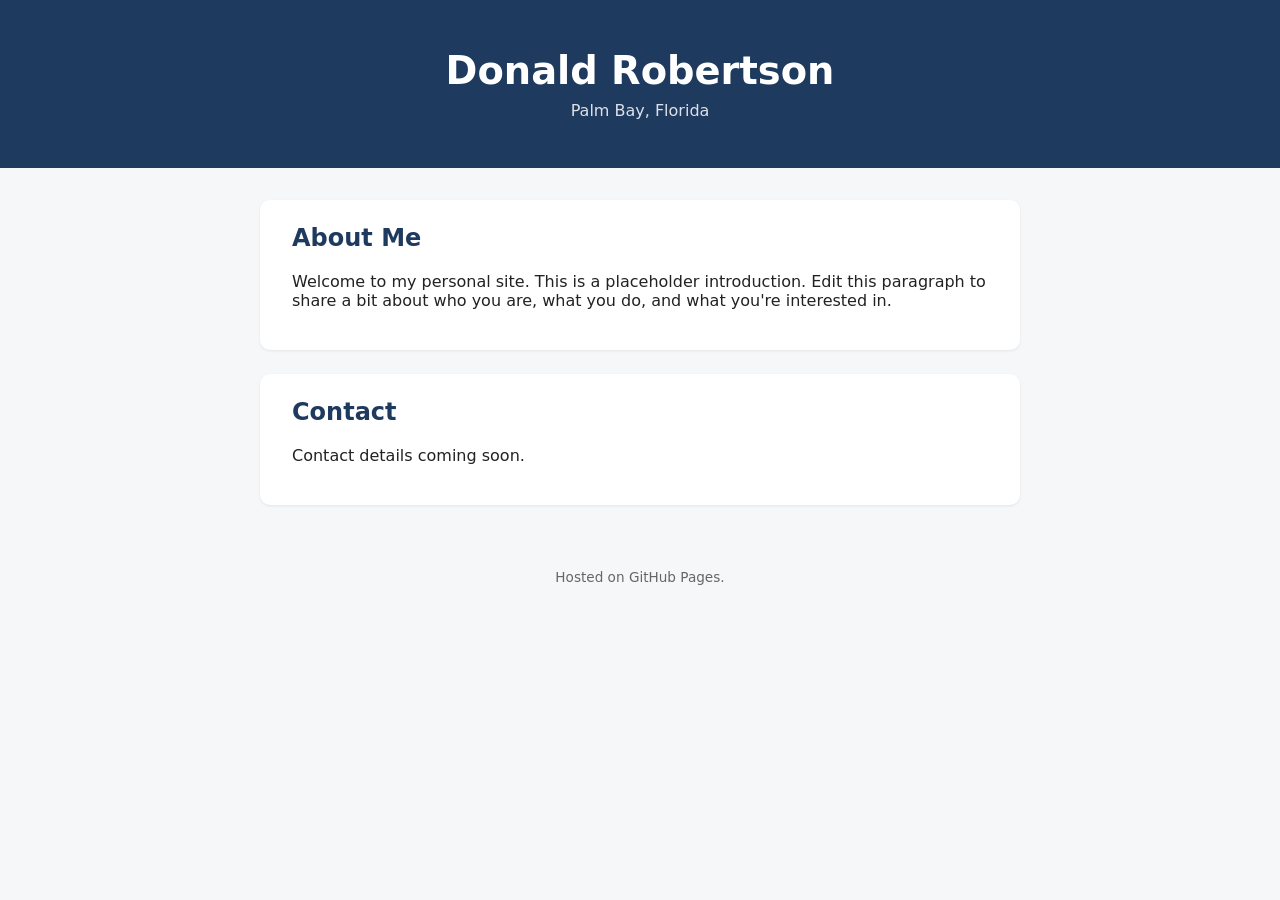
==== index.html @ a6ef1389 "Add homepage" ====
<!DOCTYPE html>
<html lang="en">
<head>
<meta charset="UTF-8">
<meta name="viewport" content="width=device-width, initial-scale=1.0">
<title>Donald Robertson</title>
<style>
body{font-family:system-ui,-apple-system,Segoe UI,Roboto,sans-serif;margin:0;background:#f6f7f9;color:#222}
header{background:#1f3a5f;color:#fff;padding:3rem 1.5rem;text-align:center}
header h1{margin:0;font-size:2.4rem}
header p{margin:.5rem 0 0;opacity:.85}
main{max-width:760px;margin:2rem auto;padding:0 1.5rem}
section{background:#fff;border-radius:10px;padding:1.5rem 2rem;margin-bottom:1.5rem;box-shadow:0 1px 3px rgba(0,0,0,.08)}
h2{margin-top:0;color:#1f3a5f}
footer{text-align:center;font-size:.85rem;color:#666;padding:2rem 1rem}
</style>
</head>
<body>
<header>
<h1>Donald Robertson</h1>
<p>Palm Bay, Florida</p>
</header>
<main>
<section>
<h2>About Me</h2>
<p>Welcome to my personal site. This is a placeholder introduction. Edit this paragraph to share a bit about who you are, what you do, and what you're interested in.</p>
</section>
<section>
<h2>Contact</h2>
<p>Contact details coming soon.</p>
</section>
</main>
<footer>Hosted on GitHub Pages.</footer>
</body>
</html>
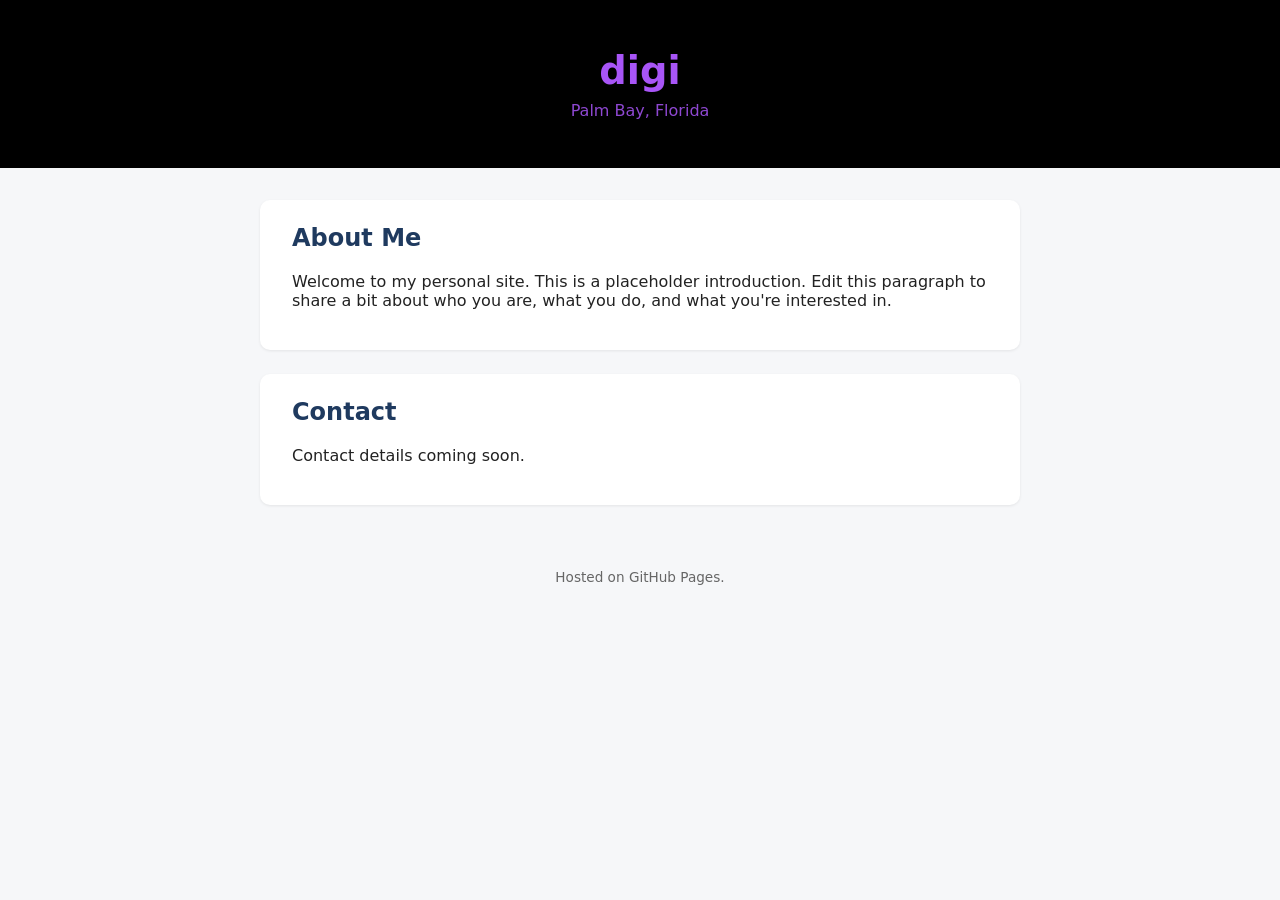
==== commit fb5ad71f: "Header: digi, black background, purple text" ====
--- a/index.html
+++ b/index.html
@@ -6,7 +6,7 @@
 <title>Donald Robertson</title>
 <style>
 body{font-family:system-ui,-apple-system,Segoe UI,Roboto,sans-serif;margin:0;background:#f6f7f9;color:#222}
-header{background:#1f3a5f;color:#fff;padding:3rem 1.5rem;text-align:center}
+header{background:#000;color:#a855f7;padding:3rem 1.5rem;text-align:center}
 header h1{margin:0;font-size:2.4rem}
 header p{margin:.5rem 0 0;opacity:.85}
 main{max-width:760px;margin:2rem auto;padding:0 1.5rem}
@@ -17,7 +17,7 @@
 </head>
 <body>
 <header>
-<h1>Donald Robertson</h1>
+<h1>digi</h1>
 <p>Palm Bay, Florida</p>
 </header>
 <main>
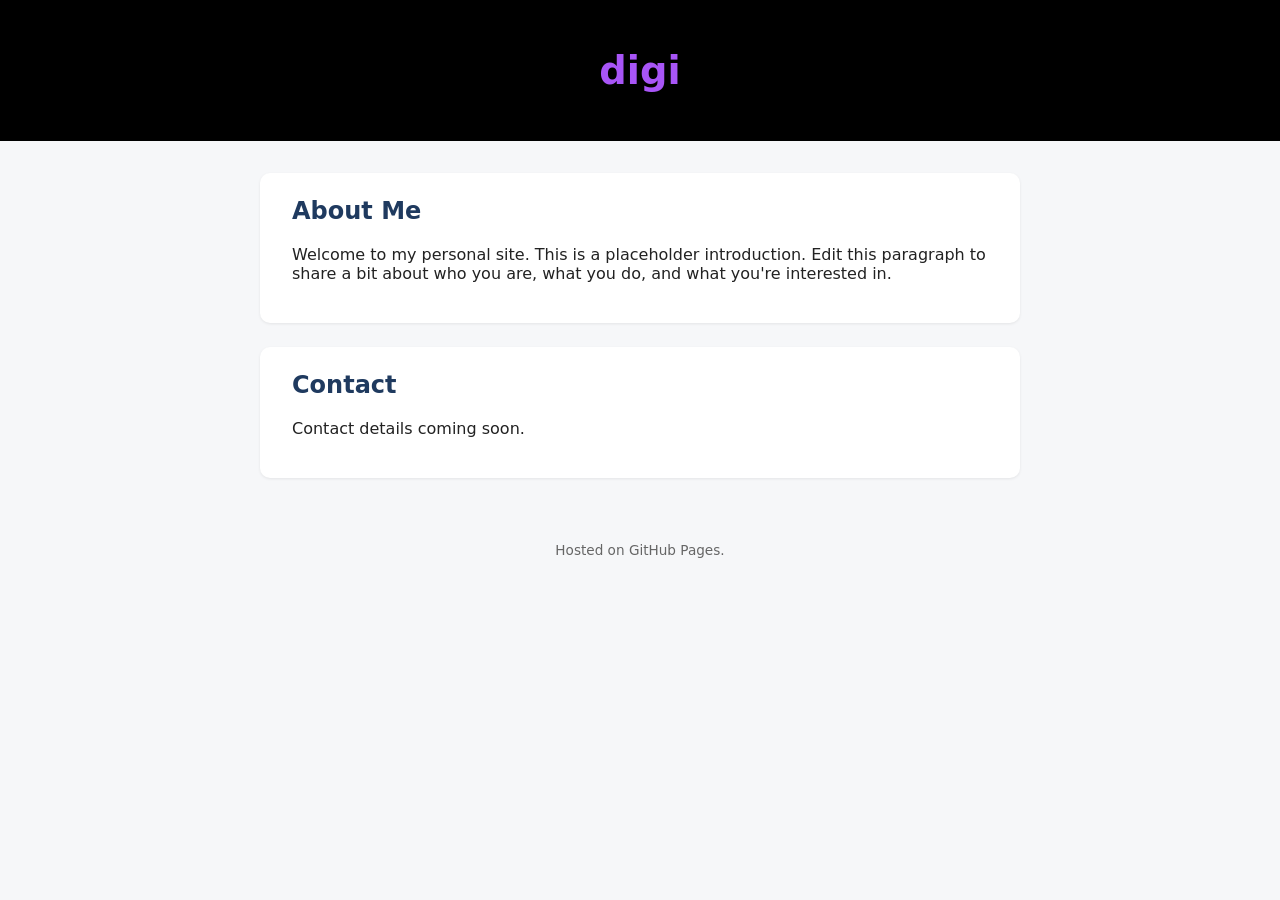
==== commit 8f239c1c: "Remove location from header" ====
--- a/index.html
+++ b/index.html
@@ -3,7 +3,7 @@
 <head>
 <meta charset="UTF-8">
 <meta name="viewport" content="width=device-width, initial-scale=1.0">
-<title>Donald Robertson</title>
+<title>digi</title>
 <style>
 body{font-family:system-ui,-apple-system,Segoe UI,Roboto,sans-serif;margin:0;background:#f6f7f9;color:#222}
 header{background:#000;color:#a855f7;padding:3rem 1.5rem;text-align:center}
@@ -18,7 +18,6 @@
 <body>
 <header>
 <h1>digi</h1>
-<p>Palm Bay, Florida</p>
 </header>
 <main>
 <section>
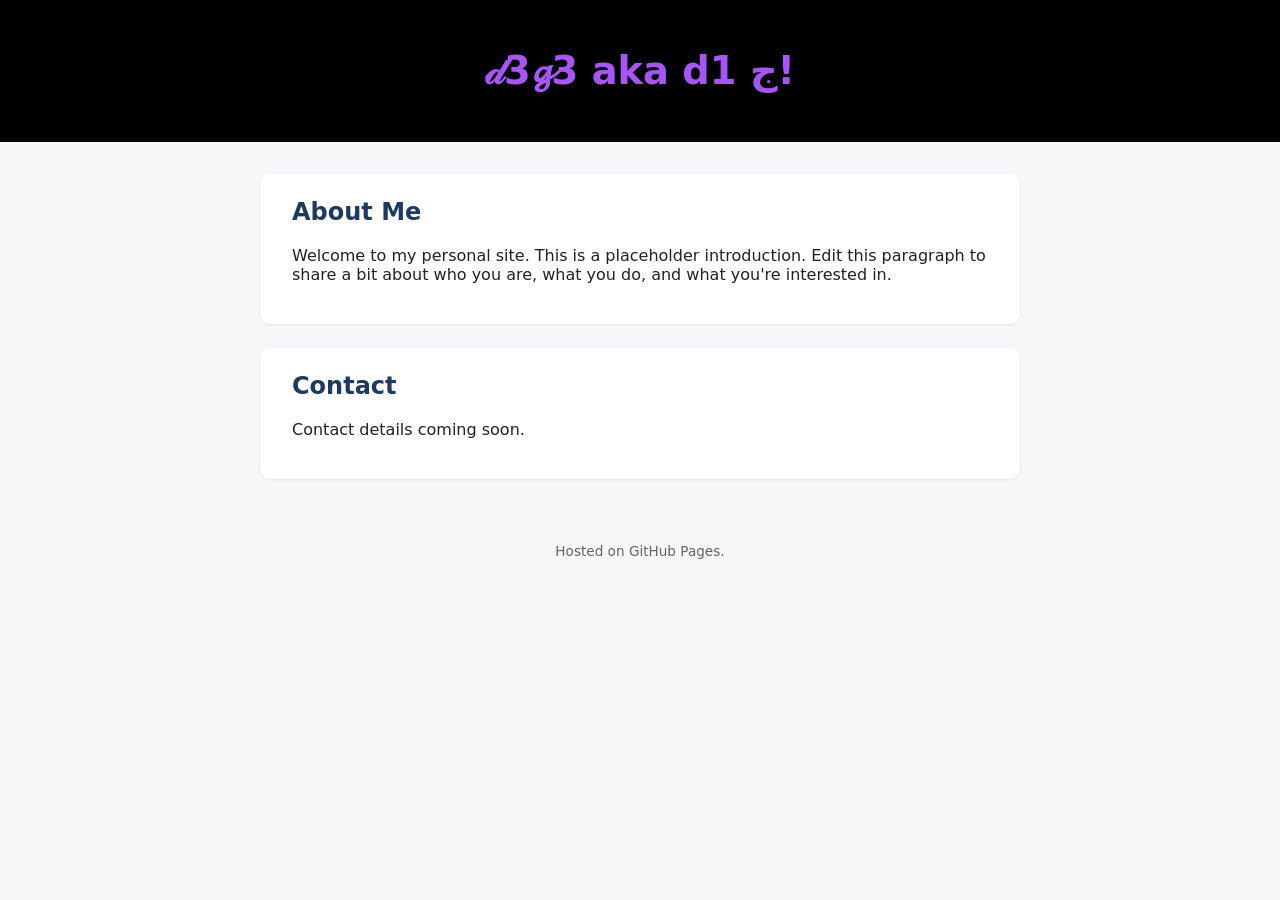
==== commit a9c2faa7: "Header: new name" ====
--- a/index.html
+++ b/index.html
@@ -17,7 +17,7 @@
 </head>
 <body>
 <header>
-<h1>digi</h1>
+<h1>𝒹𝟯𝓰𝟯 aka d1 ج!</h1>
 </header>
 <main>
 <section>
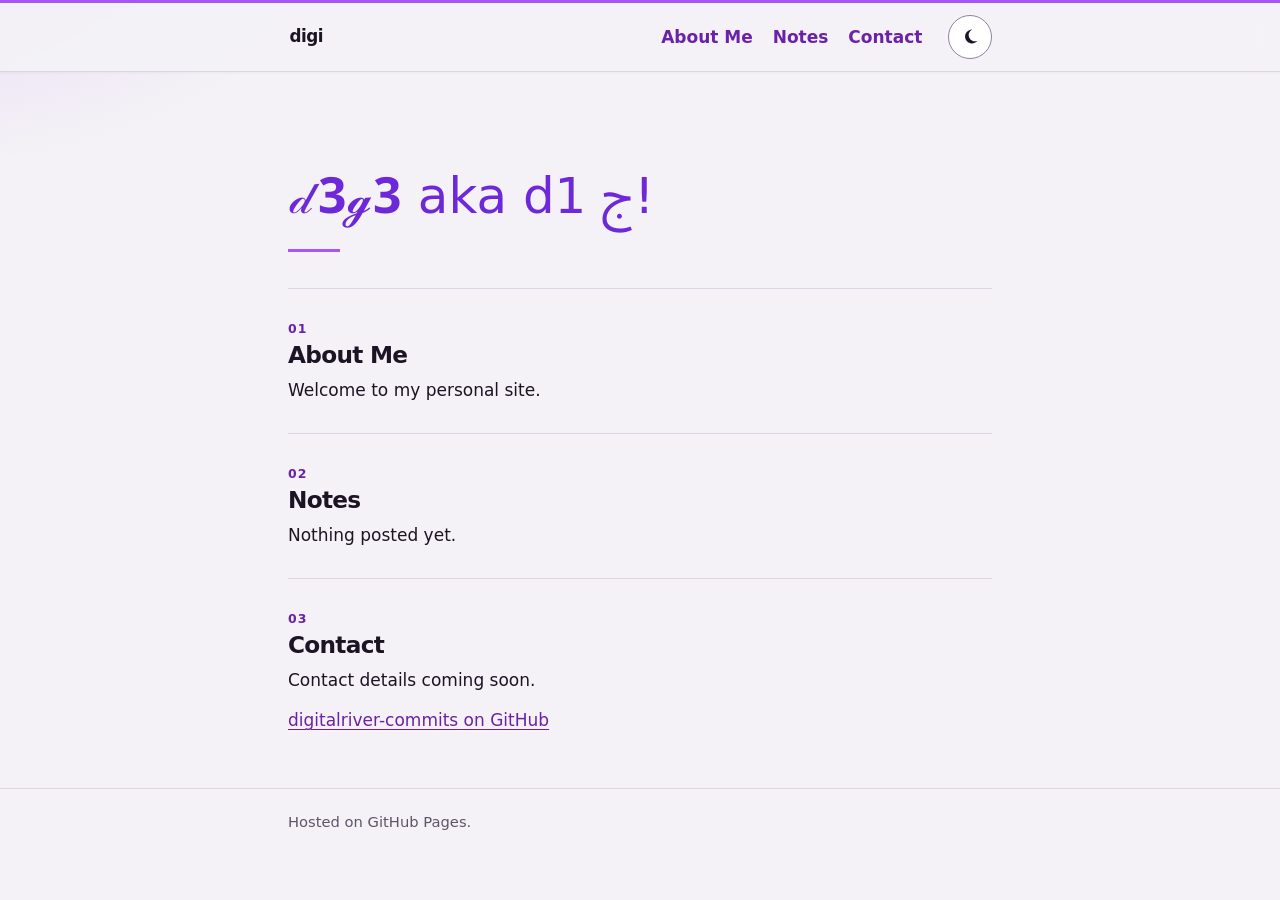
==== commit a3a9fe52: "Refresh the personal site for GitHub Pages Keep the published name, welcome line, and contact note, " ====
--- a/index.html
+++ b/index.html
@@ -2,33 +2,159 @@
 <html lang="en">
 <head>
 <meta charset="UTF-8">
-<meta name="viewport" content="width=device-width, initial-scale=1.0">
+<meta name="viewport" content="width=device-width, initial-scale=1">
 <title>digi</title>
-<style>
-body{font-family:system-ui,-apple-system,Segoe UI,Roboto,sans-serif;margin:0;background:#f6f7f9;color:#222}
-header{background:#000;color:#a855f7;padding:3rem 1.5rem;text-align:center}
-header h1{margin:0;font-size:2.4rem}
-header p{margin:.5rem 0 0;opacity:.85}
-main{max-width:760px;margin:2rem auto;padding:0 1.5rem}
-section{background:#fff;border-radius:10px;padding:1.5rem 2rem;margin-bottom:1.5rem;box-shadow:0 1px 3px rgba(0,0,0,.08)}
-h2{margin-top:0;color:#1f3a5f}
-footer{text-align:center;font-size:.85rem;color:#666;padding:2rem 1rem}
-</style>
+<meta name="description" content="Personal site of digi.">
+<meta name="author" content="digi">
+<meta name="color-scheme" content="light dark">
+<meta name="theme-color" content="#f4f2f6">
+<link rel="canonical" href="https://digitalriver-commits.github.io/">
+<meta property="og:title" content="digi">
+<meta property="og:description" content="Personal site of digi.">
+<meta property="og:type" content="website">
+<meta property="og:url" content="https://digitalriver-commits.github.io/">
+<meta property="og:image" content="https://digitalriver-commits.github.io/assets/og.png">
+<meta property="og:image:width" content="1200">
+<meta property="og:image:height" content="630">
+<meta property="og:image:alt" content="digi. Personal site.">
+<meta property="og:locale" content="en_US">
+<meta name="twitter:card" content="summary_large_image">
+<meta name="twitter:title" content="digi">
+<meta name="twitter:description" content="Personal site of digi.">
+<meta name="twitter:image" content="https://digitalriver-commits.github.io/assets/og.png">
+<meta name="twitter:image:alt" content="digi. Personal site.">
+<link rel="icon" href="/favicon.svg" type="image/svg+xml">
+<link rel="icon" href="/favicon.ico" sizes="any">
+<link rel="icon" href="/assets/icon-32.png" type="image/png" sizes="32x32">
+<link rel="apple-touch-icon" href="/assets/apple-touch-icon.png">
+<link rel="preload" href="/assets/fonts/name-math.woff2" as="font" type="font/woff2" crossorigin>
+<link rel="preload" href="/assets/fonts/name-ar.woff2" as="font" type="font/woff2" crossorigin>
+<link rel="stylesheet" href="/styles.css">
+<meta http-equiv="Content-Security-Policy" content="default-src 'none'; img-src 'self'; style-src 'self'; font-src 'self'; script-src 'self' 'unsafe-inline'; base-uri 'none'; form-action 'none'; frame-ancestors 'none'">
+<script type="application/ld+json">
+{
+  "@context": "https://schema.org",
+  "@type": "WebSite",
+  "name": "digi",
+  "url": "https://digitalriver-commits.github.io/",
+  "description": "Personal site of digi."
+}
+</script>
+<script>
+document.documentElement.classList.add("js");
+(function () {
+  try {
+    var params = new URLSearchParams(location.search);
+    var query = params.get("theme");
+    var stored = localStorage.getItem("theme");
+    var theme = query === "light" || query === "dark" ? query : stored;
+    if (theme === "light" || theme === "dark") {
+      document.documentElement.setAttribute("data-theme", theme);
+    }
+    var resolved = theme === "light" || theme === "dark"
+      ? theme
+      : (window.matchMedia("(prefers-color-scheme: dark)").matches ? "dark" : "light");
+    var meta = document.querySelector('meta[name="theme-color"]');
+    if (meta) meta.setAttribute("content", resolved === "dark" ? "#0e0c11" : "#f4f2f6");
+  } catch (e) {}
+})();
+</script>
+<script src="/theme.js" defer></script>
 </head>
 <body>
-<header>
-<h1>𝒹𝟯𝓰𝟯 aka d1 ج!</h1>
+<!--
+  Content notes for Donald. Nothing in these comments is shown on the page.
+  Visible copy is only what was already published, plus the public GitHub
+  profile that hosts this site. Do not add a street address or phone number.
+
+  1. About Me — "Welcome to my personal site." is the only introduction on
+     the page. Replace it with a few sentences in your own words: who you
+     are, what you do, and what you're interested in. Background given for
+     this refresh, and intentionally not published: field technician /
+     systems integrator. No employer or credential is in the repo, so none
+     was added. Say what, if anything, you want public.
+
+  2. Location — "Palm Bay, Florida" was removed from the header on purpose.
+     Add the city back only if you want it shown, and say where it should sit.
+
+  3. Interests — confirm whether to mention A/V, home automation, networking,
+     and Raspberry Pi. A sentence for each is enough. Say which to leave off.
+
+  4. Notes — this section is an empty shelf. Nothing in the repo describes a
+     project or write-up, so none is listed. Send titles, a sentence each,
+     and links if you want them here.
+
+  5. Name — the heading is the stylized name you set, and the document title
+     is "digi". An earlier title was "Donald Robertson". Say if that name
+     should appear in the title, the heading, or the about text.
+
+  6. Contact — "Contact details coming soon." is unchanged. The public GitHub
+     profile is linked. Say if the email on your commits
+     (donaldrobertson321@gmail.com) should be listed, or send a different
+     address. Do not send a phone number unless you want it on this page.
+-->
+<a class="skip" href="#main">Skip to content</a>
+<div class="signal" aria-hidden="true"></div>
+<header class="site-header">
+  <div class="wrap">
+    <a class="brand" href="/#top">digi</a>
+    <nav class="nav" aria-label="Primary">
+      <ul>
+        <li><a href="/#about">About Me</a></li>
+        <li><a href="/#notes">Notes</a></li>
+        <li><a href="/#contact">Contact</a></li>
+      </ul>
+    </nav>
+    <button type="button" class="theme-toggle" id="theme-toggle" aria-label="Switch to dark theme">
+      <svg class="icon icon-moon" viewBox="0 0 24 24" width="20" height="20" aria-hidden="true">
+        <path fill="currentColor" d="M14.6 3.1a8.3 8.3 0 1 0 6.4 13.3A7.1 7.1 0 1 1 14.6 3.1z"/>
+      </svg>
+      <svg class="icon icon-sun" viewBox="0 0 24 24" width="20" height="20" aria-hidden="true">
+        <circle cx="12" cy="12" r="3.6" fill="currentColor"/>
+        <g fill="none" stroke="currentColor" stroke-width="2" stroke-linecap="round">
+          <path d="M12 2.4v2.3M12 19.3v2.3M2.4 12h2.3M19.3 12h2.3M4.8 4.8l1.6 1.6M17.6 17.6l1.6 1.6M19.2 4.8l-1.6 1.6M6.4 17.6 4.8 19.2"/>
+        </g>
+      </svg>
+    </button>
+  </div>
 </header>
-<main>
-<section>
-<h2>About Me</h2>
-<p>Welcome to my personal site. This is a placeholder introduction. Edit this paragraph to share a bit about who you are, what you do, and what you're interested in.</p>
-</section>
-<section>
-<h2>Contact</h2>
-<p>Contact details coming soon.</p>
-</section>
+<main id="main" tabindex="-1">
+  <div class="wrap">
+    <div class="hero" id="top">
+      <h1>
+        <span class="visually-hidden">d3g3 aka d1 <span lang="ar">ج</span>!</span>
+        <span class="display-name" aria-hidden="true" translate="no">𝒹𝟯𝓰𝟯 aka d1 <span class="name-ar" lang="ar">ج</span>!</span>
+      </h1>
+      <div class="rule" aria-hidden="true"></div>
+    </div>
+
+    <section class="section" id="about" aria-labelledby="about-heading">
+      <p class="index" aria-hidden="true">01</p>
+      <h2 id="about-heading">About Me</h2>
+      <!-- Donald: replace the next paragraph. See content note 1 at the top of this file. -->
+      <p>Welcome to my personal site.</p>
+    </section>
+
+    <section class="section" id="notes" aria-labelledby="notes-heading">
+      <p class="index" aria-hidden="true">02</p>
+      <h2 id="notes-heading">Notes</h2>
+      <!-- Donald: replace the next paragraph with real notes or remove the section. See content note 4. -->
+      <p>Nothing posted yet.</p>
+    </section>
+
+    <section class="section" id="contact" aria-labelledby="contact-heading">
+      <p class="index" aria-hidden="true">03</p>
+      <h2 id="contact-heading">Contact</h2>
+      <!-- Donald: replace the coming-soon line when you have a public contact method. See content note 6. No phone number or street address. -->
+      <p>Contact details coming soon.</p>
+      <p><a rel="me" href="https://github.com/digitalriver-commits">digitalriver-commits on GitHub</a></p>
+    </section>
+  </div>
 </main>
-<footer>Hosted on GitHub Pages.</footer>
+<footer class="site-footer">
+  <div class="wrap">
+    <p>Hosted on GitHub Pages.</p>
+  </div>
+</footer>
 </body>
 </html>
--- a/styles.css
+++ b/styles.css
@@ -0,0 +1,491 @@
+/* Shared styles for the personal site. System fonts only, plus two
+   tiny self-hosted subsets used for the stylized name. */
+
+@font-face {
+  font-family: "Digi Name";
+  src: url("/assets/fonts/name-math.woff2") format("woff2");
+  font-weight: 100 900;
+  font-style: normal;
+  font-display: swap;
+  unicode-range: U+1D4B9, U+1D4F0, U+1D7EF;
+}
+
+@font-face {
+  font-family: "Digi Name";
+  src: url("/assets/fonts/name-ar.woff2") format("woff2");
+  font-weight: 100 900;
+  font-style: normal;
+  font-display: swap;
+  unicode-range: U+062C;
+}
+
+:root {
+  color-scheme: light;
+  --bg: #f4f2f6;
+  --ink: #1c1424;
+  --muted: #5c5468;
+  --line: #ddd4e6;
+  --line-strong: #8f829c;
+  --accent-ink: #6b21a8;
+  --name: #6d28d9;
+  --focus: #6d28d9;
+  --elevated: #ffffff;
+  --header: rgba(244, 242, 246, 0.92);
+  --signal: #a855f7;
+  --glow: rgba(168, 85, 247, 0.2);
+  --shadow: 0 1px 2px rgba(28, 20, 36, 0.04);
+}
+
+:root[data-theme="dark"] {
+  color-scheme: dark;
+  --bg: #0e0c11;
+  --ink: #f5f2f8;
+  --muted: #b3a6c2;
+  --line: #322b3c;
+  --line-strong: #6b5e7c;
+  --accent-ink: #d8b4fe;
+  --name: #c084fc;
+  --focus: #d8b4fe;
+  --elevated: #17141e;
+  --header: rgba(14, 12, 17, 0.92);
+  --signal: #a855f7;
+  --glow: rgba(168, 85, 247, 0.32);
+  --shadow: none;
+}
+
+@media (prefers-color-scheme: dark) {
+  :root:not([data-theme="light"]) {
+    color-scheme: dark;
+    --bg: #0e0c11;
+    --ink: #f5f2f8;
+    --muted: #b3a6c2;
+    --line: #322b3c;
+    --line-strong: #6b5e7c;
+    --accent-ink: #d8b4fe;
+    --name: #c084fc;
+    --focus: #d8b4fe;
+    --elevated: #17141e;
+    --header: rgba(14, 12, 17, 0.92);
+    --signal: #a855f7;
+    --glow: rgba(168, 85, 247, 0.32);
+    --shadow: none;
+  }
+}
+
+*,
+*::before,
+*::after {
+  box-sizing: border-box;
+}
+
+html {
+  scroll-padding-top: 8rem;
+}
+
+@media (min-width: 561px) {
+  html {
+    scroll-padding-top: 5.5rem;
+  }
+}
+
+html:focus-within {
+  scroll-behavior: smooth;
+}
+
+body {
+  margin: 0;
+  min-height: 100vh;
+  min-height: 100dvh;
+  background:
+    radial-gradient(ellipse 46rem 28rem at -8% -12%, var(--glow), transparent 62%),
+    var(--bg);
+  color: var(--ink);
+  font-family: system-ui, -apple-system, "Segoe UI", Roboto, "Noto Sans", "Helvetica Neue", sans-serif;
+  font-size: 1.0625rem;
+  line-height: 1.65;
+  text-rendering: optimizeLegibility;
+}
+
+body,
+.site-header,
+.site-footer,
+.theme-toggle,
+a {
+  transition: background-color 160ms ease, color 160ms ease, border-color 160ms ease;
+}
+
+@media (prefers-reduced-motion: reduce) {
+  html:focus-within {
+    scroll-behavior: auto;
+  }
+
+  body,
+  .site-header,
+  .site-footer,
+  .theme-toggle,
+  a {
+    transition: none;
+  }
+}
+
+:focus {
+  outline: none;
+}
+
+:focus-visible {
+  outline: 2px solid var(--focus);
+  outline-offset: 3px;
+}
+
+::selection {
+  background: #e9d5ff;
+  color: #1c1424;
+}
+
+.visually-hidden {
+  position: absolute;
+  width: 1px;
+  height: 1px;
+  padding: 0;
+  margin: -1px;
+  overflow: hidden;
+  clip: rect(0, 0, 0, 0);
+  clip-path: inset(50%);
+  white-space: nowrap;
+  border: 0;
+  user-select: none;
+}
+
+.skip {
+  position: absolute;
+  left: 1rem;
+  top: 0.75rem;
+  z-index: 30;
+  transform: translateY(-200%);
+  padding: 0.55rem 0.85rem;
+  border: 1px solid var(--line-strong);
+  border-radius: 8px;
+  background: var(--elevated);
+  color: var(--ink);
+  font-weight: 600;
+  text-decoration: none;
+}
+
+.skip:focus {
+  transform: none;
+}
+
+.wrap {
+  width: min(100% - 2rem, 42rem);
+  margin-inline: auto;
+}
+
+.site-header {
+  position: sticky;
+  top: 0;
+  z-index: 10;
+  background: var(--header);
+  border-bottom: 1px solid var(--line);
+  box-shadow: var(--shadow);
+  backdrop-filter: blur(14px);
+}
+
+.site-header .wrap {
+  display: flex;
+  flex-wrap: wrap;
+  align-items: center;
+  gap: 0.25rem 1rem;
+  min-height: 4.25rem;
+  padding-block: 0.35rem;
+}
+
+.brand {
+  color: var(--ink);
+  font-weight: 700;
+  font-size: 1.05rem;
+  letter-spacing: -0.03em;
+  text-decoration: none;
+  display: inline-flex;
+  align-items: center;
+  min-height: 44px;
+  padding-inline: 0.1rem;
+}
+
+.brand:hover {
+  color: var(--accent-ink);
+}
+
+.nav {
+  margin-left: auto;
+}
+
+.nav ul {
+  display: flex;
+  flex-wrap: wrap;
+  align-items: center;
+  gap: 0.15rem 0.35rem;
+  list-style: none;
+  margin: 0;
+  padding: 0;
+}
+
+.nav a {
+  display: inline-flex;
+  align-items: center;
+  min-height: 44px;
+  padding: 0.2rem 0.45rem;
+  color: var(--accent-ink);
+  font-weight: 600;
+  text-decoration: underline;
+  text-decoration-color: transparent;
+  text-decoration-thickness: 2px;
+  text-underline-offset: 0.28em;
+  border-radius: 8px;
+}
+
+.nav a:hover,
+.nav a:focus-visible {
+  color: var(--accent-ink);
+  text-decoration-color: currentColor;
+}
+
+.theme-toggle {
+  display: none;
+  align-items: center;
+  justify-content: center;
+  width: 44px;
+  height: 44px;
+  margin-left: 0.15rem;
+  padding: 0;
+  border: 1px solid var(--line-strong);
+  border-radius: 999px;
+  background: var(--elevated);
+  color: var(--ink);
+  cursor: pointer;
+}
+
+.js .theme-toggle {
+  display: inline-flex;
+}
+
+.theme-toggle:hover {
+  border-color: var(--accent-ink);
+  color: var(--accent-ink);
+}
+
+.icon {
+  display: block;
+}
+
+.icon-sun {
+  display: none;
+}
+
+:root[data-theme="dark"] .icon-moon {
+  display: none;
+}
+
+:root[data-theme="dark"] .icon-sun {
+  display: block;
+}
+
+@media (prefers-color-scheme: dark) {
+  :root:not([data-theme="light"]) .icon-moon {
+    display: none;
+  }
+
+  :root:not([data-theme="light"]) .icon-sun {
+    display: block;
+  }
+}
+
+@media (max-width: 560px) {
+  .nav {
+    order: 3;
+    flex: 1 0 100%;
+    margin-left: 0;
+  }
+
+  .theme-toggle {
+    margin-left: auto;
+  }
+
+  .nav ul {
+    gap: 0;
+  }
+
+  .nav a {
+    padding: 0.35rem 0.75rem 0.35rem 0;
+  }
+}
+
+.signal {
+  height: 3px;
+  background: var(--signal);
+}
+
+main {
+  padding-bottom: 1.5rem;
+}
+
+main:focus {
+  outline: none;
+}
+
+.hero {
+  padding: 3.25rem 0 2.25rem;
+}
+
+.display-name {
+  display: block;
+  margin: 0;
+  color: var(--name);
+  font-family: "Digi Name", "Noto Sans Math", "Segoe UI Symbol", "Noto Sans Arabic", "Noto Naskh Arabic", system-ui, sans-serif;
+  font-size: clamp(2.05rem, 2.4vw + 1.2rem, 3.65rem);
+  font-weight: 520;
+  font-synthesis: none;
+  letter-spacing: 0;
+  line-height: 1.2;
+  text-wrap: balance;
+}
+
+.name-ar {
+  font-family: "Digi Name", "Noto Sans Arabic", "Noto Naskh Arabic", sans-serif;
+}
+
+.lede {
+  margin: 1rem 0 0;
+  max-width: 38ch;
+  color: var(--ink);
+  font-size: 1.2rem;
+  line-height: 1.5;
+}
+
+.rule {
+  width: 3.25rem;
+  height: 3px;
+  margin: 1.35rem 0 0;
+  border: 0;
+  background: var(--signal);
+}
+
+.section {
+  padding: 1.85rem 0;
+  border-top: 1px solid var(--line);
+}
+
+.section h2 {
+  margin: 0 0 0.45rem;
+  font-size: 1.45rem;
+  font-weight: 650;
+  letter-spacing: -0.03em;
+  line-height: 1.25;
+  color: var(--ink);
+}
+
+.section p {
+  margin: 0;
+  max-width: 62ch;
+}
+
+.section p + p {
+  margin-top: 0.75rem;
+}
+
+.index {
+  margin: 0 0 0.4rem;
+  color: var(--accent-ink);
+  font-size: 0.78rem;
+  font-variant-numeric: tabular-nums;
+  font-weight: 700;
+  letter-spacing: 0.08em;
+}
+
+a {
+  color: var(--accent-ink);
+  text-decoration-thickness: 1px;
+  text-underline-offset: 0.18em;
+}
+
+a:hover {
+  text-decoration-thickness: 2px;
+}
+
+.site-footer {
+  border-top: 1px solid var(--line);
+  padding: 1.35rem 0 1.6rem;
+  color: var(--muted);
+  font-size: 0.92rem;
+}
+
+.site-footer p {
+  margin: 0;
+}
+
+.missing {
+  padding: 4.5rem 0 3rem;
+}
+
+.missing h1 {
+  margin: 0 0 0.6rem;
+  font-size: clamp(2rem, 4vw + 1rem, 3rem);
+  letter-spacing: -0.03em;
+  line-height: 1.15;
+}
+
+.missing p {
+  margin: 0;
+  color: var(--muted);
+}
+
+.missing a {
+  display: inline-flex;
+  align-items: center;
+  min-height: 44px;
+  margin-top: 0.35rem;
+  font-weight: 600;
+}
+
+@media (min-width: 720px) {
+  .wrap {
+    width: min(100% - 4rem, 44rem);
+  }
+
+  .hero {
+    padding-top: 4.5rem;
+  }
+}
+
+@media (forced-colors: active) {
+  .signal,
+  .rule {
+    background: CanvasText;
+  }
+
+  .theme-toggle {
+    border: 1px solid ButtonText;
+  }
+}
+
+@media print {
+  .site-header,
+  .skip,
+  .signal {
+    display: none !important;
+  }
+
+  body {
+    min-height: 0;
+    background: #fff;
+    color: #000;
+  }
+
+  a {
+    color: #000;
+  }
+
+  a[href^="http"]::after {
+    content: " (" attr(href) ")";
+    font-size: 0.85em;
+  }
+}
